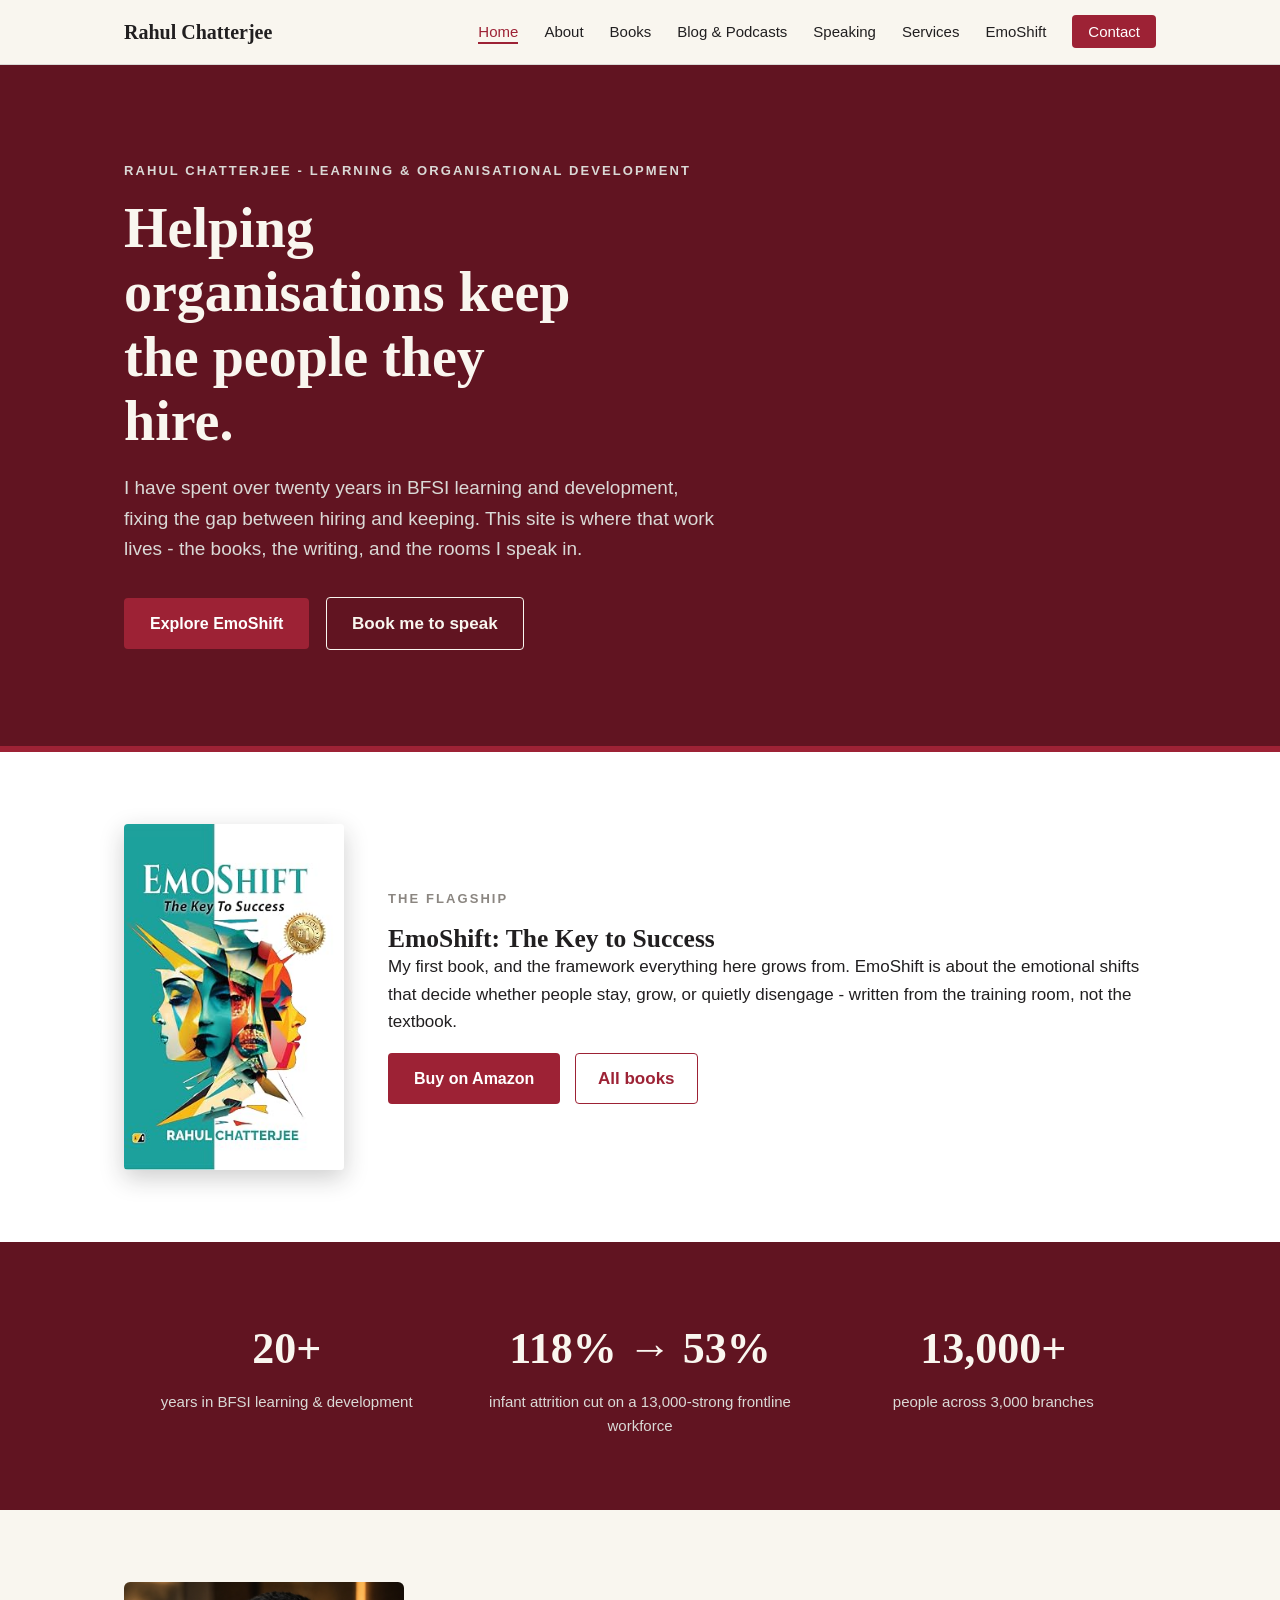
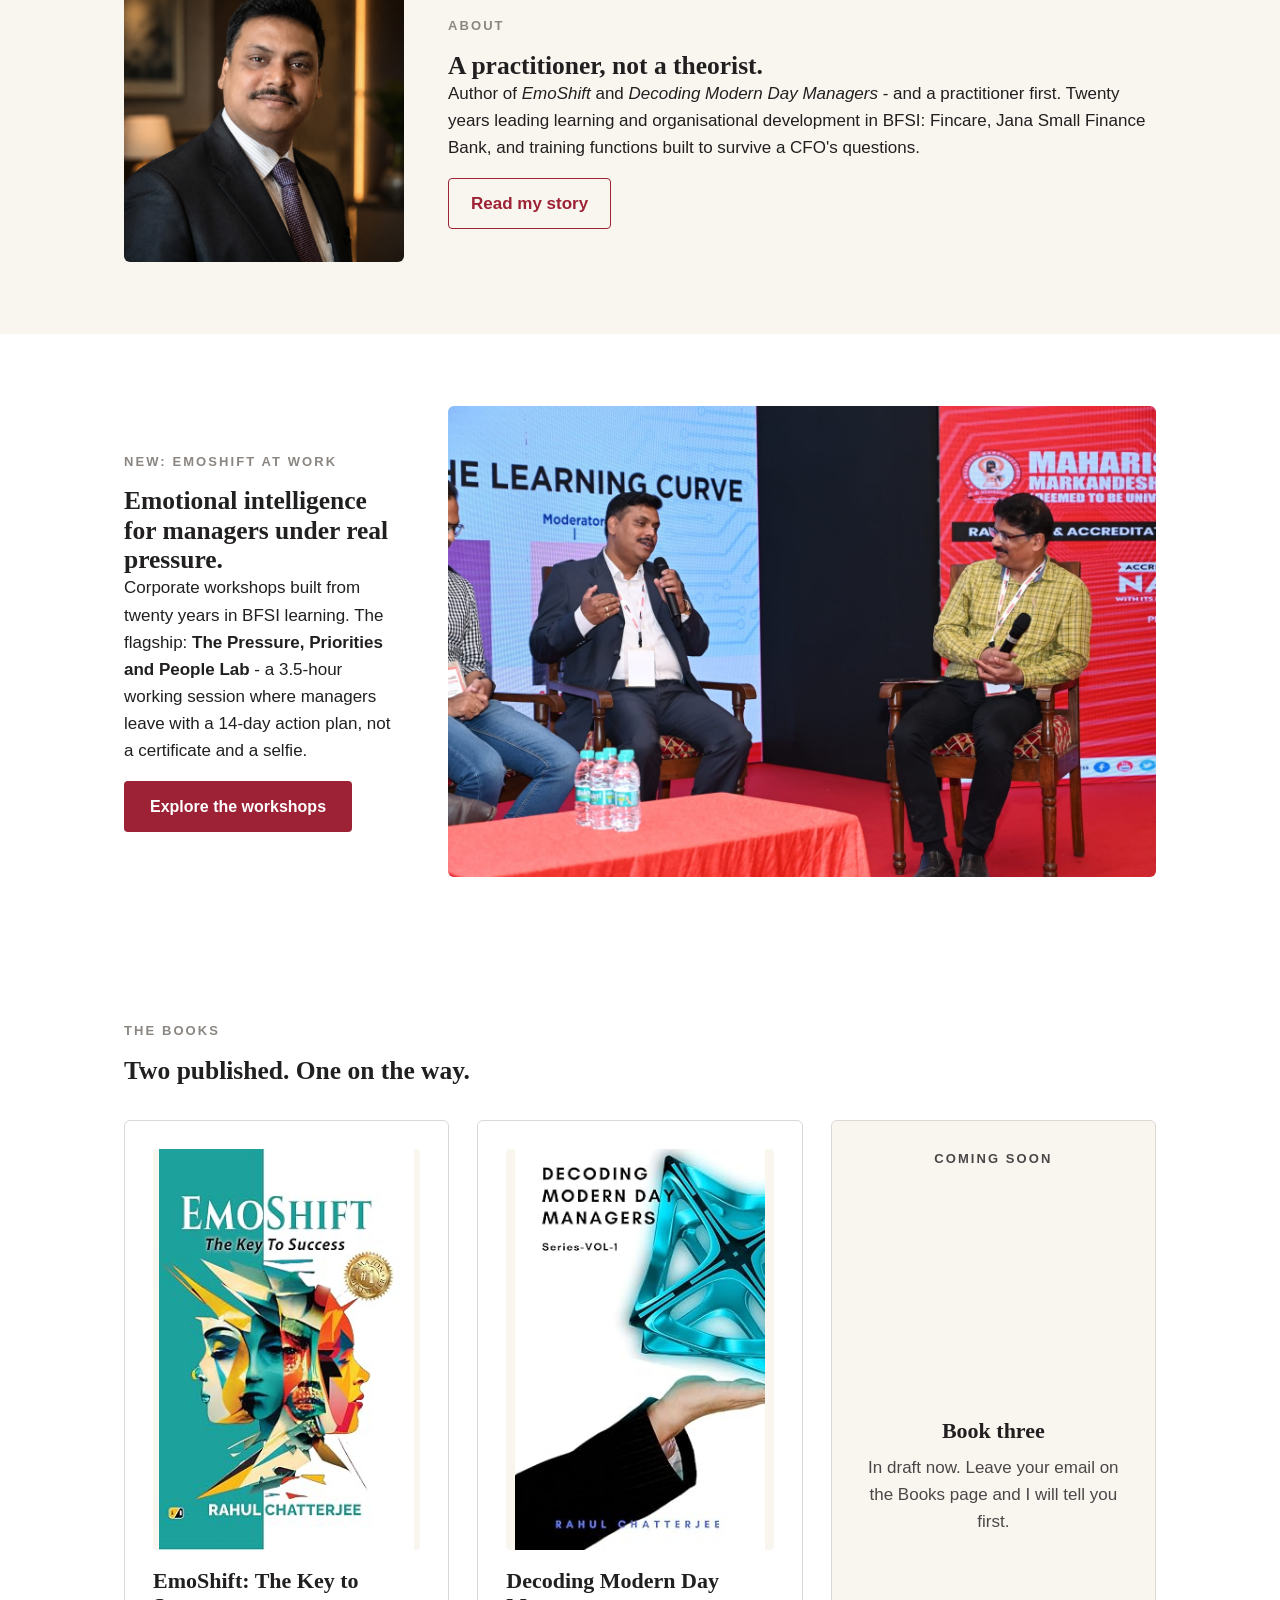
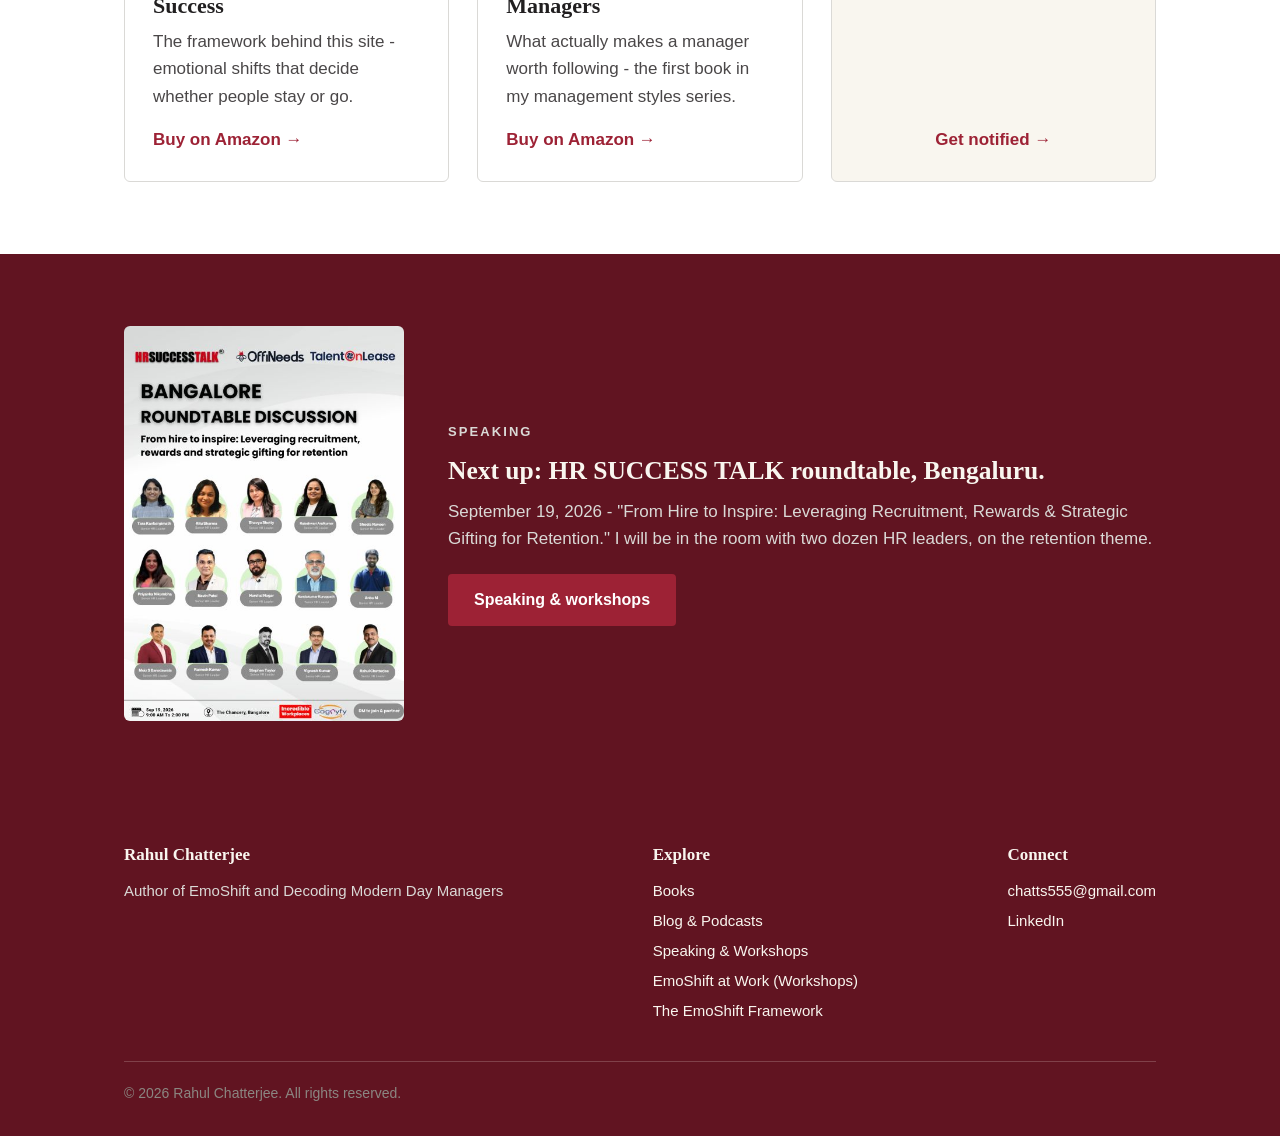
==== index.html @ ff905754 "Rahul Chatterjee - author website: 8 pages, blog and podcasts, speaking gallery" ====
<!DOCTYPE html>
<html lang="en">
<head>
<meta charset="UTF-8">
<meta name="viewport" content="width=device-width, initial-scale=1.0">
<title>Rahul Chatterjee - HR & L&D Leader, Author of EmoShift</title>
<meta name="description" content="Helping organisations keep the people they hire. 20+ years in BFSI learning and development, author of EmoShift.">
<link rel="stylesheet" href="css/style.css">
</head>
<body>
<header class="site-nav">
  <div class="wrap nav-inner">
    <a class="nav-brand" href="index.html">Rahul Chatterjee</a>
    <button class="nav-toggle" aria-label="Menu">&#9776;</button>
    <ul class="nav-links">
      <li><a href="index.html" class="active">Home</a></li>
      <li><a href="about.html">About</a></li>
      <li><a href="books.html">Books</a></li>
      <li><a href="blog.html">Blog &amp; Podcasts</a></li>
      <li><a href="speaking.html">Speaking</a></li>
      <li><a href="services.html">Services</a></li>
      <li><a href="emoshift.html">EmoShift</a></li>
      <li><a class="cta-nav" href="contact.html">Contact</a></li>
    </ul>
  </div>
</header>
<section class="hero">
  <div class="wrap">
    <p class="eyebrow">Rahul Chatterjee - Learning &amp; Organisational Development</p>
    <h1>Helping organisations keep the people they hire.</h1>
    <p class="lede">I have spent over twenty years in BFSI learning and development, fixing the gap between hiring and keeping. This site is where that work lives - the books, the writing, and the rooms I speak in.</p>
    <a class="btn" href="emoshift.html">Explore EmoShift</a>
    <a class="btn-ghost" href="speaking.html">Book me to speak</a>
  </div>
</section>

<section class="section flagship">
  <div class="wrap">
    <img src="images/book-emoshift.jpg" alt="EmoShift - The Key to Success book cover">
    <div>
      <p class="eyebrow">The flagship</p>
      <h2>EmoShift: The Key to Success</h2>
      <p>My first book, and the framework everything here grows from. EmoShift is about the emotional shifts that decide whether people stay, grow, or quietly disengage - written from the training room, not the textbook.</p>
      <p style="margin-top:18px"><a class="btn" href="https://www.amazon.in/dp/9358479914" rel="noopener">Buy on Amazon</a> <a class="btn-outline" href="books.html" style="margin-left:10px">All books</a></p>
    </div>
  </div>
</section>

<section class="section stats">
  <div class="wrap">
    <div class="cards cards-3">
      <div class="stat"><div class="num">20+</div><div class="lbl">years in BFSI learning &amp; development</div></div>
      <div class="stat"><div class="num">118% &rarr; 53%</div><div class="lbl">infant attrition cut on a 13,000-strong frontline workforce</div></div>
      <div class="stat"><div class="num">13,000+</div><div class="lbl">people across 3,000 branches</div></div>
    </div>
  </div>
</section>

<section class="section">
  <div class="wrap split">
    <img src="images/headshot.jpg" alt="Rahul Chatterjee">
    <div>
      <p class="eyebrow">About</p>
      <h2>A practitioner, not a theorist.</h2>
      <p>Author of <em>EmoShift</em> and <em>Decoding Modern Day Managers</em> - and a practitioner first. Twenty years leading learning and organisational development in BFSI: Fincare, Jana Small Finance Bank, and training functions built to survive a CFO's questions.</p>
      <p style="margin-top:16px"><a class="btn-outline" href="about.html">Read my story</a></p>
    </div>
  </div>
</section>


<section class="section" style="background:var(--white)">
  <div class="wrap split">
    <div>
      <p class="eyebrow">New: EmoShift at Work</p>
      <h2>Emotional intelligence for managers under real pressure.</h2>
      <p>Corporate workshops built from twenty years in BFSI learning. The flagship: <strong>The Pressure, Priorities and People Lab</strong> - a 3.5-hour working session where managers leave with a 14-day action plan, not a certificate and a selfie.</p>
      <p style="margin-top:16px"><a class="btn" href="services.html">Explore the workshops</a></p>
    </div>
    <img src="images/gallery-panel.jpg" alt="Rahul Chatterjee speaking on a panel at HR Conference 3.0, Bangalore" style="border-radius:6px">
  </div>
</section>

<section class="section" style="background:var(--white)">
  <div class="wrap">
    <p class="eyebrow">The books</p>
    <h2 style="margin-bottom:34px">Two published. One on the way.</h2>
    <div class="cards cards-3">
      <div class="card">
        <img class="card-img" src="images/book-emoshift.jpg" alt="EmoShift book cover" style="aspect-ratio:2/3;object-fit:contain;background:var(--cream)">
        <h3>EmoShift: The Key to Success</h3>
        <p>The framework behind this site - emotional shifts that decide whether people stay or go.</p>
        <a class="card-link" href="https://www.amazon.in/dp/9358479914" rel="noopener">Buy on Amazon &rarr;</a>
      </div>
      <div class="card">
        <img class="card-img" src="images/book-decoding.jpg" alt="Decoding Modern Day Managers book cover" style="aspect-ratio:2/3;object-fit:contain;background:var(--cream)">
        <h3>Decoding Modern Day Managers</h3>
        <p>What actually makes a manager worth following - the first book in my management styles series.</p>
        <a class="card-link" href="https://www.amazon.in/dp/B07NMQ8K22" rel="noopener">Buy on Amazon &rarr;</a>
      </div>
      <div class="card" style="justify-content:center;text-align:center;background:var(--cream)">
        <p class="eyebrow">Coming soon</p>
        <h3>Book three</h3>
        <p>In draft now. Leave your email on the Books page and I will tell you first.</p>
        <a class="card-link" href="books.html" style="align-self:center">Get notified &rarr;</a>
      </div>
    </div>
  </div>
</section>

<section class="section" style="background:var(--maroon);color:var(--cream)">
  <div class="wrap split">
    <img src="images/event-sep19.jpg" alt="HR SUCCESS TALK Bangalore roundtable poster" style="border-radius:6px">
    <div>
      <p class="eyebrow" style="color:var(--gray-light)">Speaking</p>
      <h2 style="color:var(--cream)">Next up: HR SUCCESS TALK roundtable, Bengaluru.</h2>
      <p style="color:var(--gray-light);margin:12px 0 22px">September 19, 2026 - "From Hire to Inspire: Leveraging Recruitment, Rewards &amp; Strategic Gifting for Retention." I will be in the room with two dozen HR leaders, on the retention theme.</p>
      <a class="btn" href="speaking.html">Speaking &amp; workshops</a>
    </div>
  </div>
</section>
<footer>
  <div class="wrap">
    <div class="footer-grid">
      <div>
        <h4>Rahul Chatterjee</h4>
        <ul>
          <li>Author of EmoShift and Decoding Modern Day Managers</li>
        </ul>
      </div>
      <div>
        <h4>Explore</h4>
        <ul>
          <li><a href="books.html">Books</a></li>
          <li><a href="blog.html">Blog &amp; Podcasts</a></li>
          <li><a href="speaking.html">Speaking &amp; Workshops</a></li>
          <li><a href="services.html">EmoShift at Work (Workshops)</a></li>
          <li><a href="emoshift.html">The EmoShift Framework</a></li>
        </ul>
      </div>
      <div>
        <h4>Connect</h4>
        <ul>
          <li><a href="mailto:chatts555@gmail.com">chatts555@gmail.com</a></li>
          <li><a href="https://www.linkedin.com/in/rahul-chatterjee-5b00b728" rel="noopener">LinkedIn</a></li>
        </ul>
      </div>
    </div>
    <div class="footer-bottom">&copy; <span id="year">2026</span> Rahul Chatterjee. All rights reserved.</div>
  </div>
</footer>
<script src="js/main.js"></script>
---- css/style.css ----
/* Rahul Chatterjee - personal site
   Palette (Stanford leadership landing style):
   cream #F9F6EF, near-black #211F20, cardinal #9D2235, maroon #611421,
   warm grays #DAD9D6 / #8B8681 */
:root{
  --cream:#F9F6EF; --ink:#211F20; --cardinal:#9D2235; --maroon:#611421;
  --gray:#8B8681; --gray-light:#DAD9D6; --white:#FFFFFF;
  --serif:Georgia,'Times New Roman',Charter,serif;
  --sans:-apple-system,BlinkMacSystemFont,'Segoe UI',Roboto,Helvetica,Arial,sans-serif;
}
*{margin:0;padding:0;box-sizing:border-box}
html{scroll-behavior:smooth}
body{font-family:var(--sans);background:var(--cream);color:var(--ink);line-height:1.6;font-size:17px}
img{max-width:100%;display:block}
a{color:var(--cardinal);text-decoration:none}
a:hover{text-decoration:underline}
h1,h2,h3{font-family:var(--serif);line-height:1.15;font-weight:700}
.wrap{max-width:1080px;margin:0 auto;padding:0 24px}
.section{padding:72px 0}
.section-tight{padding:48px 0}
.eyebrow{font-family:var(--sans);font-size:13px;letter-spacing:.16em;text-transform:uppercase;color:var(--gray);margin-bottom:14px;font-weight:600}
.hero .eyebrow,.band-dark .eyebrow{color:var(--gray-light)}

/* Nav */
header.site-nav{background:var(--cream);border-bottom:1px solid var(--gray-light);position:sticky;top:0;z-index:50}
.nav-inner{display:flex;align-items:center;justify-content:space-between;height:64px}
.nav-brand{font-family:var(--serif);font-size:20px;font-weight:700;color:var(--ink)}
.nav-brand:hover{text-decoration:none}
.nav-links{display:flex;gap:26px;list-style:none;align-items:center}
.nav-links a{color:var(--ink);font-size:15px;font-weight:500}
.nav-links a.active{color:var(--cardinal);border-bottom:2px solid var(--cardinal);padding-bottom:2px}
.nav-links a.cta-nav{background:var(--cardinal);color:var(--white);padding:8px 16px;border-radius:4px}
.nav-links a.cta-nav:hover{background:var(--maroon);text-decoration:none}
.nav-toggle{display:none;background:none;border:0;font-size:26px;color:var(--ink);cursor:pointer}
@media(max-width:820px){
  .nav-toggle{display:block}
  .nav-links{display:none;position:absolute;top:64px;left:0;right:0;background:var(--cream);flex-direction:column;align-items:flex-start;padding:18px 24px;gap:16px;border-bottom:1px solid var(--gray-light)}
  .nav-links.open{display:flex}
}

/* Hero */
.hero{background:var(--maroon);color:var(--cream);padding:96px 0}
.hero h1{font-size:clamp(34px,5vw,56px);max-width:16ch;margin-bottom:20px;color:var(--cream)}
.hero p.lede{font-size:19px;max-width:56ch;color:var(--gray-light);margin-bottom:32px}
.btn{display:inline-block;background:var(--cardinal);color:var(--white);padding:13px 26px;border-radius:4px;font-weight:600;font-size:16px;border:0;cursor:pointer}
.btn:hover{background:#7f1b2b;text-decoration:none}
.btn-ghost{display:inline-block;border:1px solid var(--cream);color:var(--cream);padding:12px 25px;border-radius:4px;font-weight:600;margin-left:12px}
.btn-ghost:hover{background:rgba(255,255,255,.1);text-decoration:none}
.btn-outline{border:1px solid var(--cardinal);color:var(--cardinal);background:transparent;padding:11px 22px;border-radius:4px;font-weight:600;display:inline-block}
.btn-outline:hover{background:var(--cardinal);color:var(--white);text-decoration:none}

/* Cards */
.cards{display:grid;gap:28px}
.cards-2{grid-template-columns:repeat(2,1fr)}
.cards-3{grid-template-columns:repeat(3,1fr)}
@media(max-width:820px){.cards-2,.cards-3{grid-template-columns:1fr}}
.card{background:var(--white);border:1px solid var(--gray-light);border-radius:6px;padding:28px;display:flex;flex-direction:column}
.card h3{margin-bottom:10px;font-size:22px}
.card p{color:#4a4748;flex:1}
.card .card-link{margin-top:16px;font-weight:600}
.card img.card-img{border-radius:4px;margin-bottom:18px;aspect-ratio:4/3;object-fit:cover;width:100%}
.book-card{display:flex;gap:22px;align-items:flex-start}
.book-card img{width:130px;flex-shrink:0;border-radius:4px;box-shadow:0 4px 14px rgba(33,31,32,.18)}
.book-card .meta{font-size:14px;color:var(--gray);margin:6px 0 12px}
@media(max-width:520px){.book-card{flex-direction:column}}

/* Flagship band */
.flagship{background:var(--white);border-top:6px solid var(--cardinal)}
.flagship .wrap{display:grid;grid-template-columns:220px 1fr;gap:44px;align-items:center}
.flagship img{border-radius:4px;box-shadow:0 8px 24px rgba(33,31,32,.22)}
@media(max-width:720px){.flagship .wrap{grid-template-columns:1fr}.flagship img{max-width:200px}}

/* Stats */
.stats{background:var(--maroon);color:var(--cream)}
.stats .cards-3{text-align:center}
.stat .num{font-family:var(--serif);font-size:44px;font-weight:700;color:var(--cream)}
.stat .lbl{color:var(--gray-light);font-size:15px;margin-top:6px}

/* Split (image + text) */
.split{display:grid;grid-template-columns:280px 1fr;gap:44px;align-items:center}
.split img{border-radius:6px}
@media(max-width:720px){.split{grid-template-columns:1fr}.split img{max-width:260px}}

/* Page hero (interior pages) */
.page-hero{background:var(--maroon);color:var(--cream);padding:64px 0}
.page-hero h1{font-size:clamp(30px,4vw,44px);color:var(--cream)}
.page-hero p{color:var(--gray-light);max-width:60ch;margin-top:12px}

/* Lists */
.clean-list{list-style:none}
.clean-list li{padding:14px 0;border-bottom:1px solid var(--gray-light)}
.clean-list li:last-child{border-bottom:0}
.tag{display:inline-block;font-size:12px;letter-spacing:.08em;text-transform:uppercase;color:var(--cardinal);border:1px solid var(--cardinal);border-radius:20px;padding:3px 12px;margin-bottom:10px;font-weight:600}
.date{font-size:14px;color:var(--gray)}

/* Forms */
form.enquiry{display:grid;gap:16px;max-width:560px}
form.enquiry label{font-weight:600;font-size:15px}
form.enquiry input,form.enquiry textarea,form.enquiry select{width:100%;padding:11px 13px;border:1px solid var(--gray-light);border-radius:4px;background:var(--white);font-family:var(--sans);font-size:16px;color:var(--ink)}
form.enquiry input:focus,form.enquiry textarea:focus{outline:2px solid var(--cardinal);outline-offset:0;border-color:var(--cardinal)}

/* Gallery */
.gallery{display:grid;grid-template-columns:repeat(3,1fr);gap:18px}
.gallery img{border-radius:6px;aspect-ratio:4/3;object-fit:cover;width:100%}
@media(max-width:720px){.gallery{grid-template-columns:1fr}}

/* Notice / scaffold note */
.note{background:#fff;border-left:4px solid var(--cardinal);padding:16px 20px;border-radius:0 6px 6px 0;color:#4a4748;font-size:15px}

/* Footer */
footer{background:var(--maroon);color:var(--gray-light);padding:48px 0 32px;margin-top:0}
footer a{color:var(--cream)}
.footer-grid{display:flex;justify-content:space-between;flex-wrap:wrap;gap:28px}
.footer-grid h4{font-family:var(--serif);color:var(--cream);margin-bottom:10px;font-size:17px}
.footer-grid ul{list-style:none}
.footer-grid li{margin-bottom:6px;font-size:15px}
.footer-bottom{margin-top:32px;padding-top:20px;border-top:1px solid rgba(249,246,239,.2);font-size:14px;color:var(--gray)}
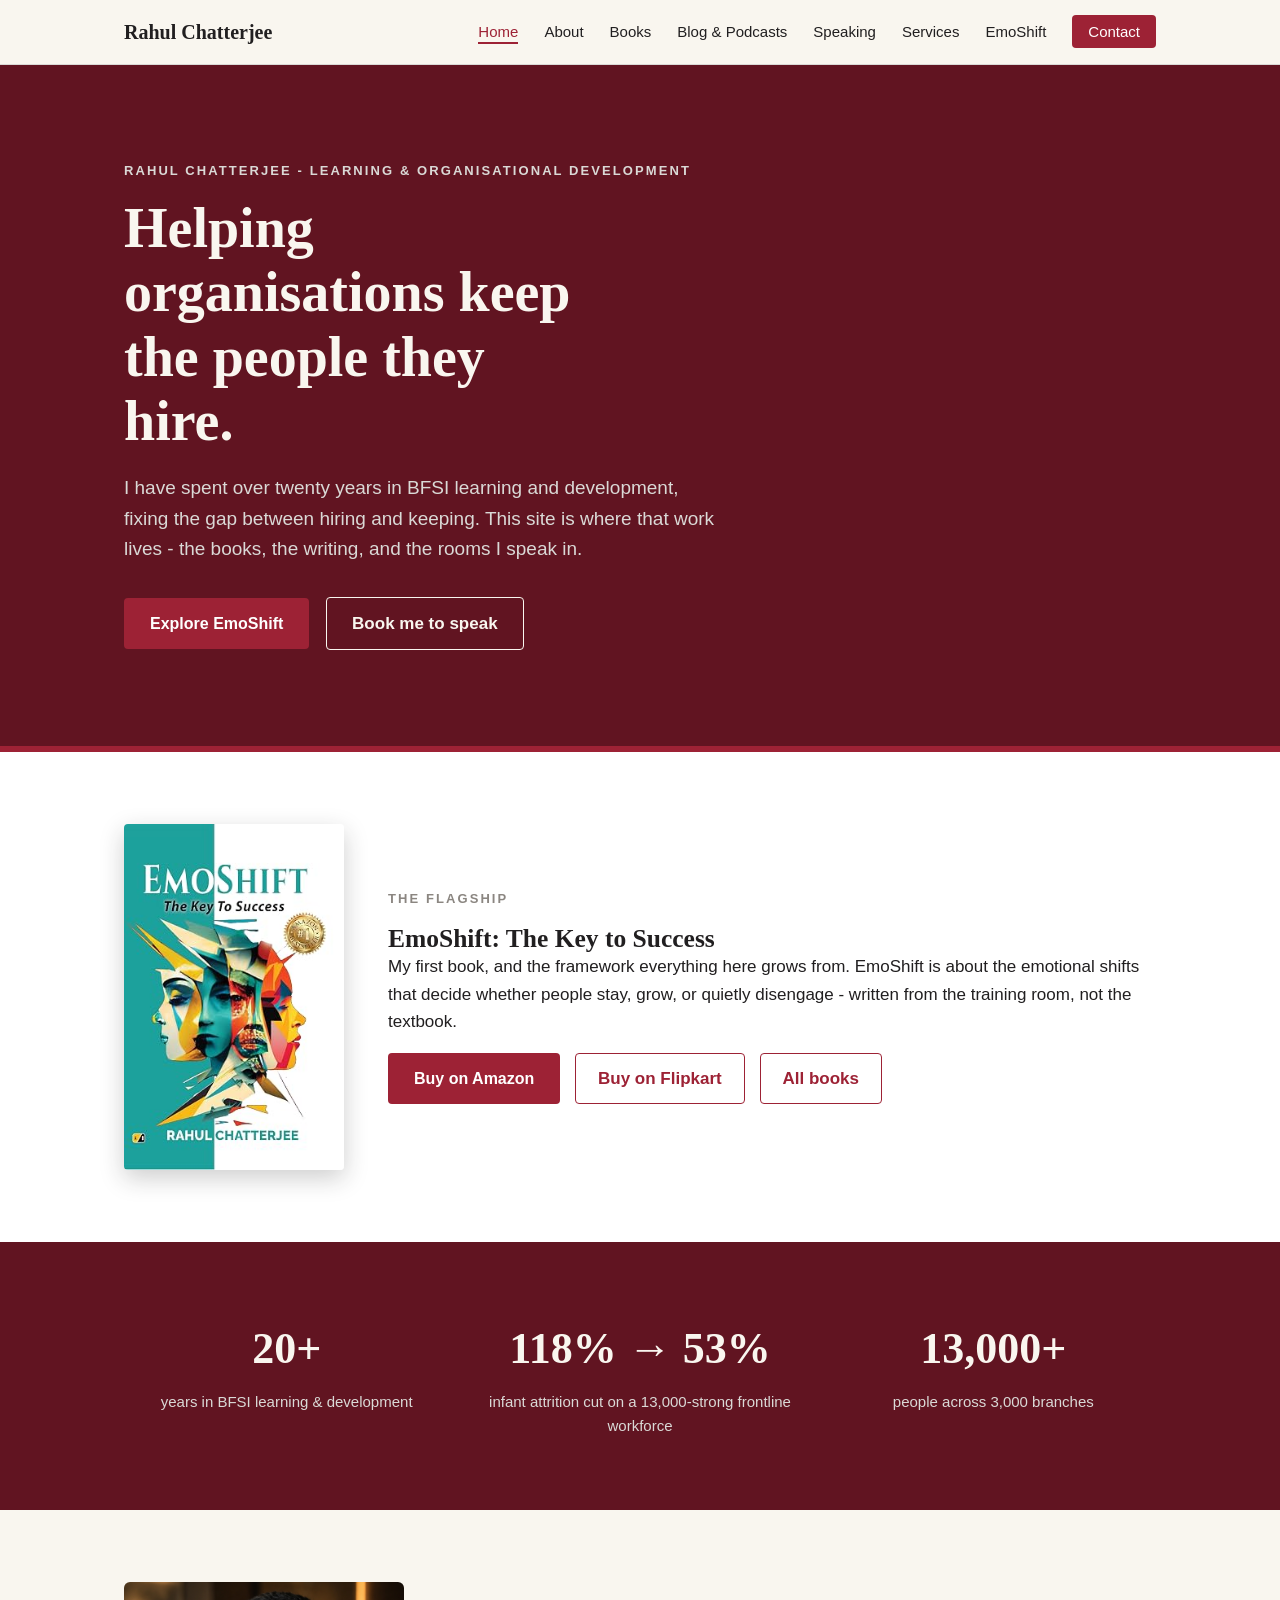
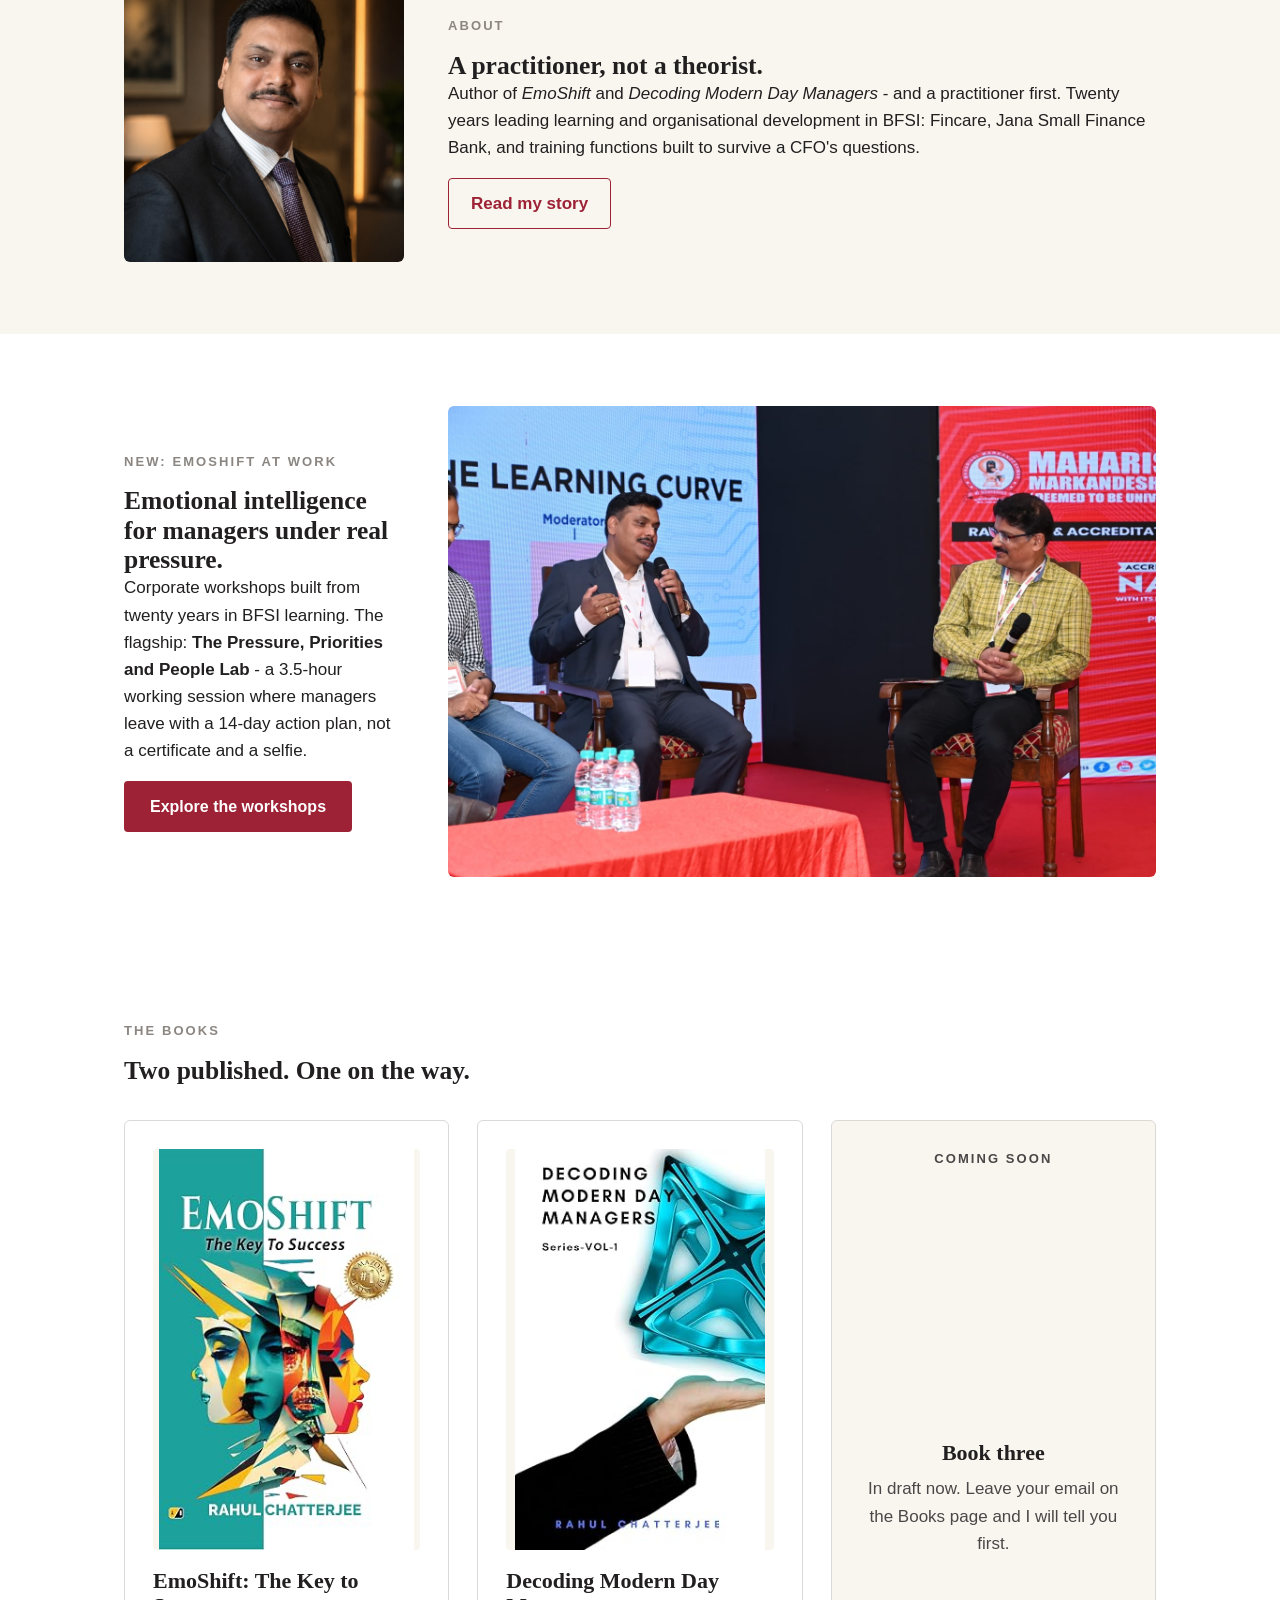
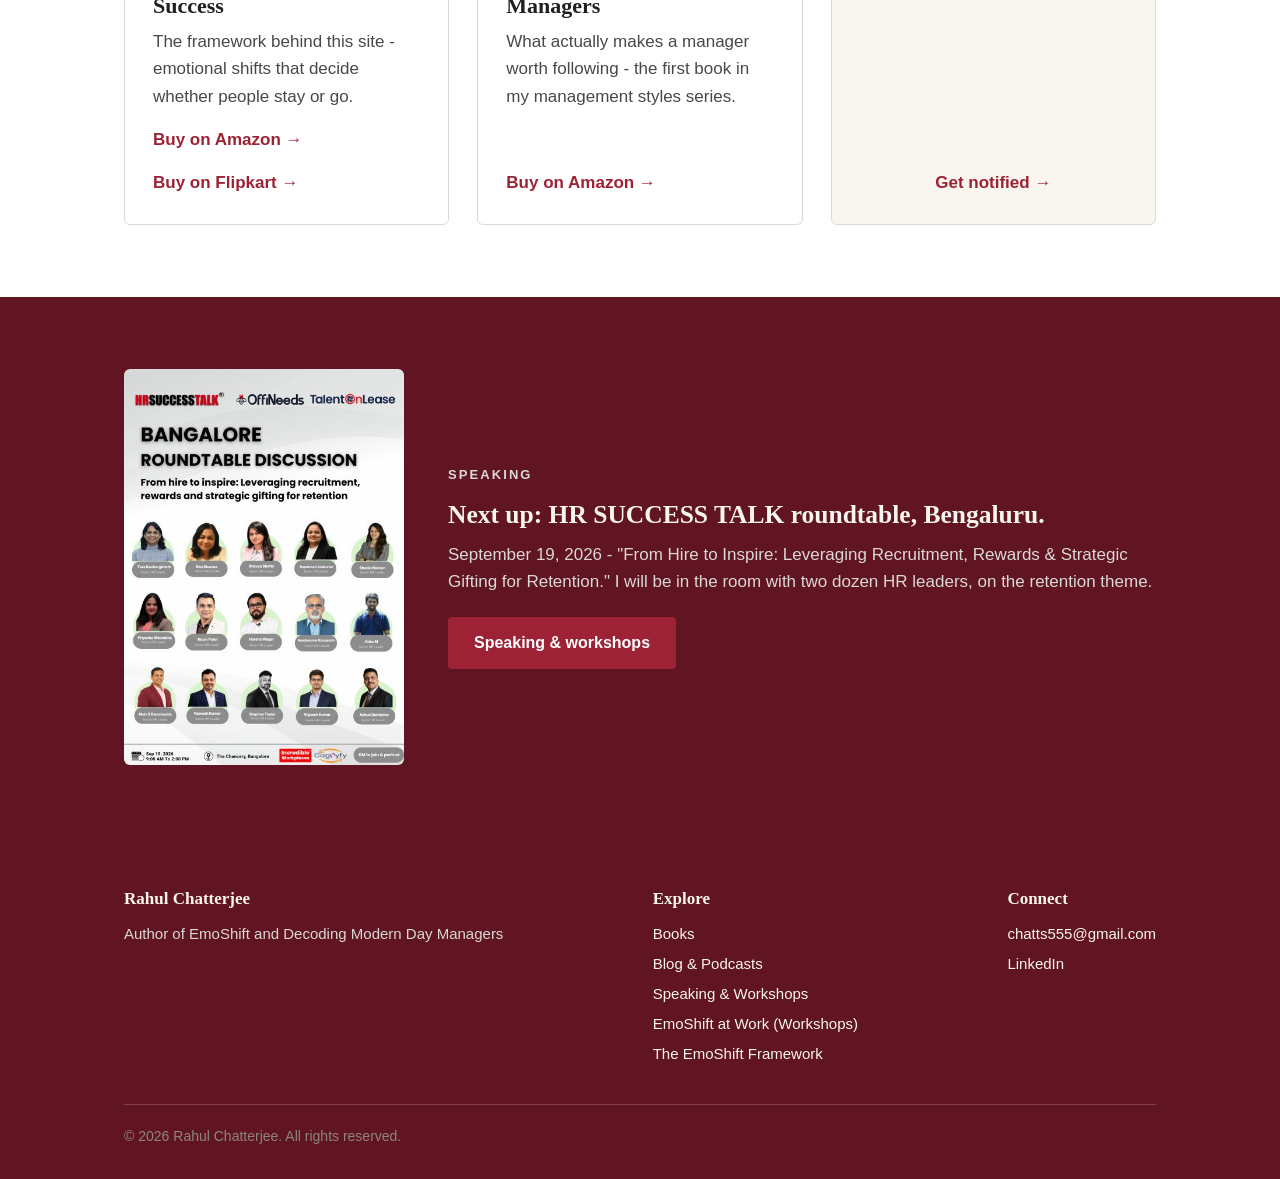
==== commit ce3e7696: "Add Flipkart buying link for EmoShift alongside Amazon" ====
--- a/index.html
+++ b/index.html
@@ -41,7 +41,7 @@
       <p class="eyebrow">The flagship</p>
       <h2>EmoShift: The Key to Success</h2>
       <p>My first book, and the framework everything here grows from. EmoShift is about the emotional shifts that decide whether people stay, grow, or quietly disengage - written from the training room, not the textbook.</p>
-      <p style="margin-top:18px"><a class="btn" href="https://www.amazon.in/dp/9358479914" rel="noopener">Buy on Amazon</a> <a class="btn-outline" href="books.html" style="margin-left:10px">All books</a></p>
+      <p style="margin-top:18px"><a class="btn" href="https://www.amazon.in/dp/9358479914" rel="noopener">Buy on Amazon</a> <a class="btn-outline" href="https://www.flipkart.com/emoshift-key-success/p/itmc8c2675e7e3fb?pid=9789358479911" rel="noopener" style="margin-left:10px">Buy on Flipkart</a> <a class="btn-outline" href="books.html" style="margin-left:10px">All books</a></p>
     </div>
   </div>
 </section>
@@ -91,6 +91,7 @@
         <h3>EmoShift: The Key to Success</h3>
         <p>The framework behind this site - emotional shifts that decide whether people stay or go.</p>
         <a class="card-link" href="https://www.amazon.in/dp/9358479914" rel="noopener">Buy on Amazon &rarr;</a>
+        <a class="card-link" href="https://www.flipkart.com/emoshift-key-success/p/itmc8c2675e7e3fb?pid=9789358479911" rel="noopener">Buy on Flipkart &rarr;</a>
       </div>
       <div class="card">
         <img class="card-img" src="images/book-decoding.jpg" alt="Decoding Modern Day Managers book cover" style="aspect-ratio:2/3;object-fit:contain;background:var(--cream)">
